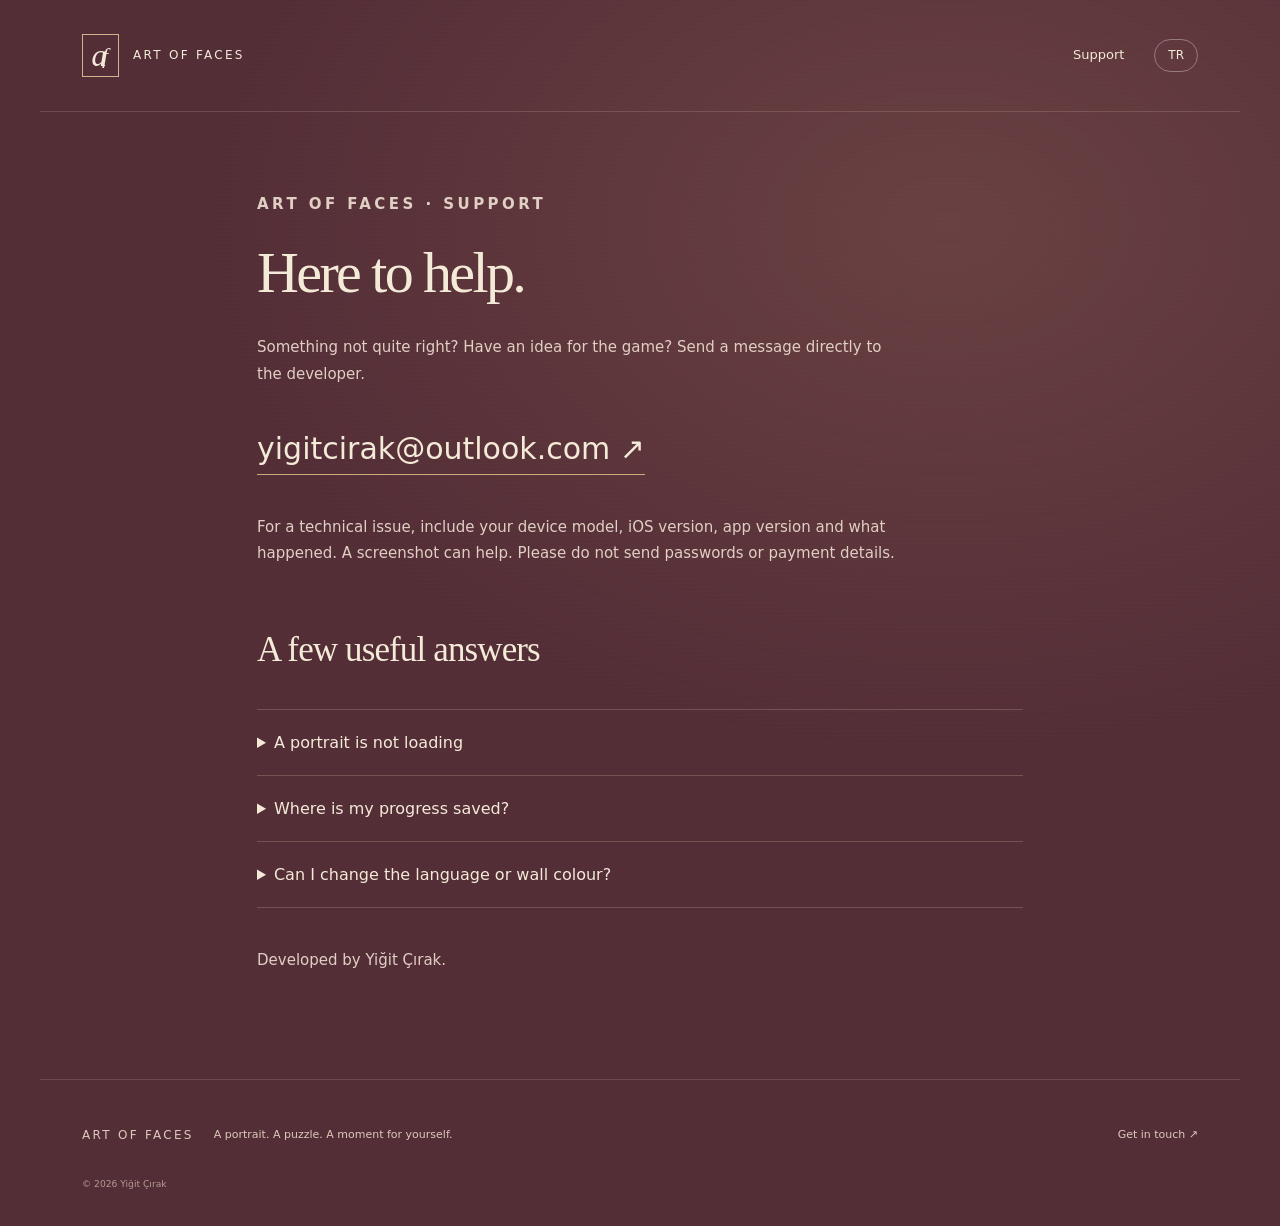
==== support/index.html @ 992b3d63 "Publish bilingual Art of Faces website and support" ====
<!doctype html><html lang="en"><head><meta charset="utf-8"><meta name="viewport" content="width=device-width,initial-scale=1"><title>Support — Art of Faces</title><meta name="description" content="Discover portraits, piece by piece. Art of Faces is a portrait puzzle game for iPhone."><meta name="theme-color" content="#542e37"><link rel="icon" href="../assets/icon.svg" type="image/svg+xml"><link rel="stylesheet" href="../assets/site.css"><script src="../assets/site.js" defer></script></head><body><a class="skip" href="#main">Skip to content</a><header><a class="brand" href="../"><span class="brand-mark">a<span>f</span></span> ART OF FACES</a><nav aria-label="Main navigation"><a href="../support/"><span data-en>Support</span><span data-tr hidden>Destek</span></a><button id="language" aria-label="Switch to Turkish">TR</button></nav></header><main id="main" class="reading"><p class="eyebrow"><span data-en>ART OF FACES · SUPPORT</span><span data-tr hidden>ART OF FACES · DESTEK</span></p><h1><span data-en>Here to help.</span><span data-tr hidden>Yardım için buradayız.</span></h1><p class="intro"><span data-en>Something not quite right? Have an idea for the game? Send a message directly to the developer.</span><span data-tr hidden>Bir şey yolunda gitmedi mi? Oyun için bir fikrin mi var? Doğrudan geliştiriciye yazabilirsin.</span></p><a class="email" href="mailto:yigitcirak@outlook.com?subject=Art%20of%20Faces%20Support">yigitcirak@outlook.com ↗</a><p><span data-en>For a technical issue, include your device model, iOS version, app version and what happened. A screenshot can help. Please do not send passwords or payment details.</span><span data-tr hidden>Teknik bir sorun için cihaz modelini, iOS sürümünü, uygulama sürümünü ve ne olduğunu yaz. Ekran görüntüsü de yardımcı olabilir. Şifre veya ödeme bilgisi gönderme.</span></p><h2><span data-en>A few useful answers</span><span data-tr hidden>Birkaç faydalı yanıt</span></h2><details><summary><span data-en>A portrait is not loading</span><span data-tr hidden>Portre yüklenmiyor</span></summary><p><span data-en>New portraits need an internet connection to download. Try another connection and reopen the game. If the issue continues, send us the date of the portrait and the message shown on screen.</span><span data-tr hidden>Yeni portreleri indirmek için internet bağlantısı gerekir. Başka bir bağlantı deneyip oyunu yeniden aç. Sorun devam ederse portrenin tarihini ve ekrandaki mesajı bize ilet.</span></p></details><details><summary><span data-en>Where is my progress saved?</span><span data-tr hidden>İlerlemem nerede saklanıyor?</span></summary><p><span data-en>Puzzle progress and your collection are saved on your device. The game does not currently offer an in-game cloud-sync account. Deleting the app may remove your progress, so contact us before reinstalling to troubleshoot.</span><span data-tr hidden>Bulmaca ilerlemen ve koleksiyonun cihazında saklanır. Oyunda şu anda bulut eşitlemeli bir hesap sistemi bulunmuyor. Uygulamayı silmek ilerlemeni de silebilir; sorun çözmek için yeniden yüklemeden önce bize yaz.</span></p></details><details><summary><span data-en>Can I change the language or wall colour?</span><span data-tr hidden>Dili veya duvar rengini değiştirebilir miyim?</span></summary><p><span data-en>Open Settings in the game to choose English or Turkish and adjust the gallery background.</span><span data-tr hidden>Oyundaki Ayarlar bölümünden Türkçe veya İngilizceyi seçebilir, galeri arka planını değiştirebilirsin.</span></p></details><p class="developer"><span data-en>Developed by Yiğit Çırak.</span><span data-tr hidden>Geliştirici: Yiğit Çırak.</span></p></main><footer><a class="brand" href="../">ART OF FACES</a><p><span data-en>A portrait. A puzzle. A moment for yourself.</span><span data-tr hidden>Bir portre. Bir bulmaca. Kendine ayırdığın bir an.</span></p><a href="../support/"><span data-en>Get in touch ↗</span><span data-tr hidden>İletişime geç ↗</span></a><small>© 2026 Yiğit Çırak</small></footer></body></html>
---- assets/site.css ----
*{box-sizing:border-box}html{scroll-behavior:smooth}body{margin:0;background:#542e37;color:#f4ead8;font:17px/1.7 system-ui,-apple-system,sans-serif}body:before{content:"";position:fixed;inset:0;pointer-events:none;z-index:-1;background:radial-gradient(ellipse at 74% 25%,#ab7a6540,transparent 55%),repeating-linear-gradient(0deg,#ffffff02 0 1px,transparent 1px 4px)}a{color:inherit;text-decoration:none}a:hover{text-decoration:underline}button{font:inherit;color:inherit;cursor:pointer}header,main,footer{max-width:1200px;margin:auto}header{padding:34px 42px;display:flex;align-items:center;justify-content:space-between;border-bottom:1px solid #e8d6b52b}.brand{display:flex;gap:14px;align-items:center;font-size:12px;letter-spacing:.19em}.brand-mark{border:1px solid #cfb58d;width:37px;height:43px;display:grid;place-content:center;font:italic 31px Georgia;position:relative}.brand-mark span{position:absolute;left:19px;top:8px;font-size:22px}nav{display:flex;gap:30px;align-items:center;font-size:13px}nav button{background:none;border:1px solid #ffffff55;border-radius:30px;padding:5px 13px;font-size:12px}.hero{padding:75px 60px 100px;display:grid;grid-template-columns:1.1fr 1fr;gap:100px;align-items:center}.eyebrow{font-size:10px;letter-spacing:.23em;color:#dac5a6;font-weight:600;margin-bottom:24px}h1,h2,h3{font-family:Georgia,'Times New Roman',serif;font-weight:400;line-height:1.08}h1{font-size:clamp(42px,5.5vw,72px);letter-spacing:-.045em;margin:0 0 30px}h1 em{color:#ddc19f;font-weight:400}.intro{font-size:17px;max-width:410px;color:#e7d8c9;line-height:1.8}.button{display:inline-block;border:1px solid #ddc6a2;border-radius:4px;padding:12px 24px;margin-top:22px;font-size:14px;background:#f4ead8;color:#422b31}.availability{font-size:11px;letter-spacing:.04em;color:#d5beb3;margin-top:18px}.hero-art{margin:0;transform:rotate(-2deg)}.frame{padding:15px;background:linear-gradient(125deg,#8c6543,#412b23 48%,#a47b4b);border:3px solid #3d281f;box-shadow:0 24px 42px #170a134d,0 3px 5px #170a1366,inset 0 0 0 2px #bb8d56}.frame img{display:block;width:100%;height:auto;border:3px solid #b69a5d;outline:2px solid #2b2118}figcaption{font-size:9px;letter-spacing:.08em;display:flex;justify-content:space-between;margin:22px 0;gap:12px;color:#dfc6ac}.experience{background:#eee5d5;color:#382e2d;padding:72px 60px}.experience .eyebrow{color:#856948}h2{font-size:clamp(32px,3.6vw,46px);letter-spacing:-.025em;margin:12px 0 40px}.steps{display:grid;grid-template-columns:repeat(3,1fr);gap:40px;margin-top:55px}.number{font:italic 23px Georgia;color:#956d48}.steps h3{font-size:27px;margin:22px 0 16px}.steps p{font-size:14px;line-height:1.9;color:#665b54}.contact-strip{padding:70px 60px;display:flex;justify-content:space-between;align-items:center;gap:24px}.contact-strip h2{margin:0}.text-link{font-size:14px;border-bottom:1px solid #d5b383;padding-bottom:7px;white-space:nowrap}footer{padding:35px 42px;border-top:1px solid #e8d6b52b;display:flex;gap:20px;flex-wrap:wrap;align-items:center;font-size:11px;color:#ddc9bc}footer p{flex:1}footer small{width:100%;opacity:.7}.reading{max-width:850px;padding:65px 42px 90px;min-height:70vh}.reading h1{font-size:58px}.reading .intro{max-width:650px}.reading>p{font-size:15px;max-width:680px;color:#e1cfc3}.email{display:inline-block;font-size:clamp(19px,3vw,30px);border-bottom:1px solid #ccaa7c;margin:20px 0 25px;overflow-wrap:anywhere}.reading h2{margin-top:65px;font-size:35px}details{border-top:1px solid #e8d6b538;padding:19px 0}details:last-of-type{border-bottom:1px solid #e8d6b538}summary{cursor:pointer;font-size:16px}details p{font-size:14px;color:#e1cfc3;padding-right:20px}.developer{margin-top:40px}a:focus-visible,button:focus-visible,summary:focus-visible{outline:3px solid #e9c77e;outline-offset:6px}.skip{position:absolute;left:15px;top:-100px;background:#eee5d5;color:#382e2d;padding:10px;z-index:10}.skip:focus{top:15px}[hidden]{display:none!important}@media(max-width:700px){header{padding:22px 24px}nav{gap:18px}.hero{padding:48px 30px 55px;grid-template-columns:1fr;gap:42px}.hero-copy{text-align:center}.intro{margin-left:auto;margin-right:auto}.hero-art{max-width:310px;justify-self:center;width:85%}.experience{padding:48px 30px}.steps{grid-template-columns:1fr;gap:28px;margin-top:35px}.steps article{border-top:1px solid #8b715c44;padding-top:24px}.steps h3{margin-top:12px}.contact-strip{padding:48px 30px;flex-direction:column;align-items:flex-start}footer{padding:30px;flex-direction:column;align-items:flex-start;gap:12px}footer p{margin:0}.reading{padding:45px 26px}.reading h1{font-size:44px}}@media(prefers-reduced-motion:reduce){html{scroll-behavior:auto}}
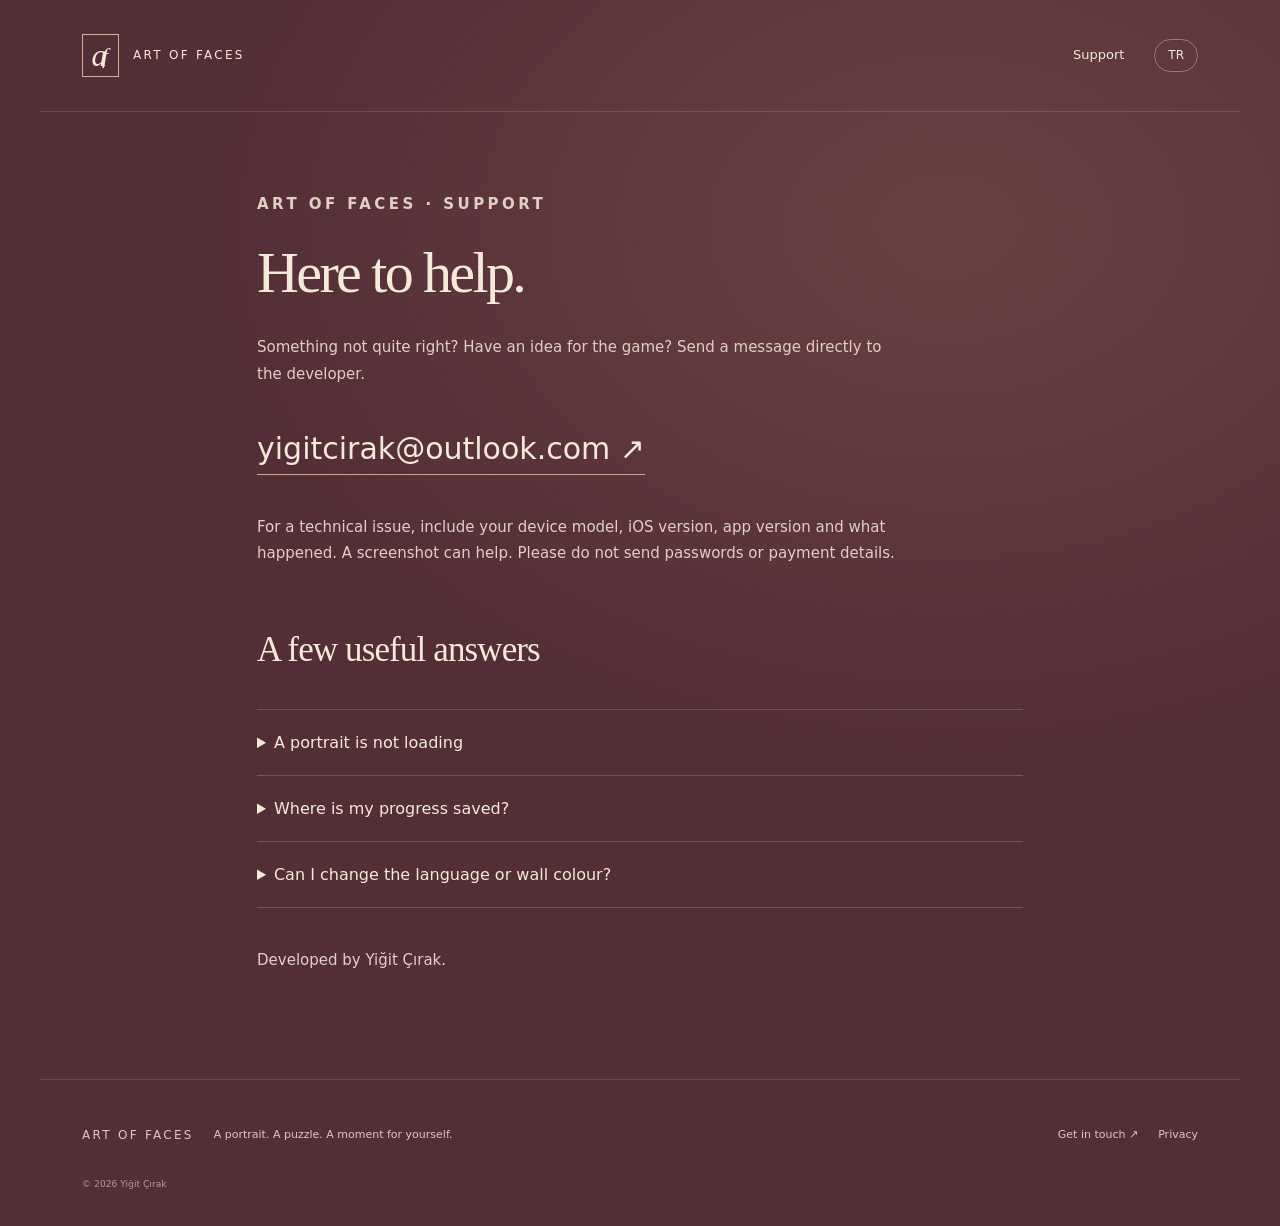
==== commit 63d67976: "Add bilingual privacy policy and navigation links" ====
--- a/support/index.html
+++ b/support/index.html
@@ -1 +1 @@
-<!doctype html><html lang="en"><head><meta charset="utf-8"><meta name="viewport" content="width=device-width,initial-scale=1"><title>Support — Art of Faces</title><meta name="description" content="Discover portraits, piece by piece. Art of Faces is a portrait puzzle game for iPhone."><meta name="theme-color" content="#542e37"><link rel="icon" href="../assets/icon.svg" type="image/svg+xml"><link rel="stylesheet" href="../assets/site.css"><script src="../assets/site.js" defer></script></head><body><a class="skip" href="#main">Skip to content</a><header><a class="brand" href="../"><span class="brand-mark">a<span>f</span></span> ART OF FACES</a><nav aria-label="Main navigation"><a href="../support/"><span data-en>Support</span><span data-tr hidden>Destek</span></a><button id="language" aria-label="Switch to Turkish">TR</button></nav></header><main id="main" class="reading"><p class="eyebrow"><span data-en>ART OF FACES · SUPPORT</span><span data-tr hidden>ART OF FACES · DESTEK</span></p><h1><span data-en>Here to help.</span><span data-tr hidden>Yardım için buradayız.</span></h1><p class="intro"><span data-en>Something not quite right? Have an idea for the game? Send a message directly to the developer.</span><span data-tr hidden>Bir şey yolunda gitmedi mi? Oyun için bir fikrin mi var? Doğrudan geliştiriciye yazabilirsin.</span></p><a class="email" href="mailto:yigitcirak@outlook.com?subject=Art%20of%20Faces%20Support">yigitcirak@outlook.com ↗</a><p><span data-en>For a technical issue, include your device model, iOS version, app version and what happened. A screenshot can help. Please do not send passwords or payment details.</span><span data-tr hidden>Teknik bir sorun için cihaz modelini, iOS sürümünü, uygulama sürümünü ve ne olduğunu yaz. Ekran görüntüsü de yardımcı olabilir. Şifre veya ödeme bilgisi gönderme.</span></p><h2><span data-en>A few useful answers</span><span data-tr hidden>Birkaç faydalı yanıt</span></h2><details><summary><span data-en>A portrait is not loading</span><span data-tr hidden>Portre yüklenmiyor</span></summary><p><span data-en>New portraits need an internet connection to download. Try another connection and reopen the game. If the issue continues, send us the date of the portrait and the message shown on screen.</span><span data-tr hidden>Yeni portreleri indirmek için internet bağlantısı gerekir. Başka bir bağlantı deneyip oyunu yeniden aç. Sorun devam ederse portrenin tarihini ve ekrandaki mesajı bize ilet.</span></p></details><details><summary><span data-en>Where is my progress saved?</span><span data-tr hidden>İlerlemem nerede saklanıyor?</span></summary><p><span data-en>Puzzle progress and your collection are saved on your device. The game does not currently offer an in-game cloud-sync account. Deleting the app may remove your progress, so contact us before reinstalling to troubleshoot.</span><span data-tr hidden>Bulmaca ilerlemen ve koleksiyonun cihazında saklanır. Oyunda şu anda bulut eşitlemeli bir hesap sistemi bulunmuyor. Uygulamayı silmek ilerlemeni de silebilir; sorun çözmek için yeniden yüklemeden önce bize yaz.</span></p></details><details><summary><span data-en>Can I change the language or wall colour?</span><span data-tr hidden>Dili veya duvar rengini değiştirebilir miyim?</span></summary><p><span data-en>Open Settings in the game to choose English or Turkish and adjust the gallery background.</span><span data-tr hidden>Oyundaki Ayarlar bölümünden Türkçe veya İngilizceyi seçebilir, galeri arka planını değiştirebilirsin.</span></p></details><p class="developer"><span data-en>Developed by Yiğit Çırak.</span><span data-tr hidden>Geliştirici: Yiğit Çırak.</span></p></main><footer><a class="brand" href="../">ART OF FACES</a><p><span data-en>A portrait. A puzzle. A moment for yourself.</span><span data-tr hidden>Bir portre. Bir bulmaca. Kendine ayırdığın bir an.</span></p><a href="../support/"><span data-en>Get in touch ↗</span><span data-tr hidden>İletişime geç ↗</span></a><small>© 2026 Yiğit Çırak</small></footer></body></html>+<!doctype html><html lang="en"><head><meta charset="utf-8"><meta name="viewport" content="width=device-width,initial-scale=1"><title>Support — Art of Faces</title><meta name="description" content="Discover portraits, piece by piece. Art of Faces is a portrait puzzle game for iPhone."><meta name="theme-color" content="#542e37"><link rel="icon" href="../assets/icon.svg" type="image/svg+xml"><link rel="stylesheet" href="../assets/site.css"><script src="../assets/site.js" defer></script></head><body><a class="skip" href="#main">Skip to content</a><header><a class="brand" href="../"><span class="brand-mark">a<span>f</span></span> ART OF FACES</a><nav aria-label="Main navigation"><a href="../support/"><span data-en>Support</span><span data-tr hidden>Destek</span></a><button id="language" aria-label="Switch to Turkish">TR</button></nav></header><main id="main" class="reading"><p class="eyebrow"><span data-en>ART OF FACES · SUPPORT</span><span data-tr hidden>ART OF FACES · DESTEK</span></p><h1><span data-en>Here to help.</span><span data-tr hidden>Yardım için buradayız.</span></h1><p class="intro"><span data-en>Something not quite right? Have an idea for the game? Send a message directly to the developer.</span><span data-tr hidden>Bir şey yolunda gitmedi mi? Oyun için bir fikrin mi var? Doğrudan geliştiriciye yazabilirsin.</span></p><a class="email" href="mailto:yigitcirak@outlook.com?subject=Art%20of%20Faces%20Support">yigitcirak@outlook.com ↗</a><p><span data-en>For a technical issue, include your device model, iOS version, app version and what happened. A screenshot can help. Please do not send passwords or payment details.</span><span data-tr hidden>Teknik bir sorun için cihaz modelini, iOS sürümünü, uygulama sürümünü ve ne olduğunu yaz. Ekran görüntüsü de yardımcı olabilir. Şifre veya ödeme bilgisi gönderme.</span></p><h2><span data-en>A few useful answers</span><span data-tr hidden>Birkaç faydalı yanıt</span></h2><details><summary><span data-en>A portrait is not loading</span><span data-tr hidden>Portre yüklenmiyor</span></summary><p><span data-en>New portraits need an internet connection to download. Try another connection and reopen the game. If the issue continues, send us the date of the portrait and the message shown on screen.</span><span data-tr hidden>Yeni portreleri indirmek için internet bağlantısı gerekir. Başka bir bağlantı deneyip oyunu yeniden aç. Sorun devam ederse portrenin tarihini ve ekrandaki mesajı bize ilet.</span></p></details><details><summary><span data-en>Where is my progress saved?</span><span data-tr hidden>İlerlemem nerede saklanıyor?</span></summary><p><span data-en>Puzzle progress and your collection are saved on your device. The game does not currently offer an in-game cloud-sync account. Deleting the app may remove your progress, so contact us before reinstalling to troubleshoot.</span><span data-tr hidden>Bulmaca ilerlemen ve koleksiyonun cihazında saklanır. Oyunda şu anda bulut eşitlemeli bir hesap sistemi bulunmuyor. Uygulamayı silmek ilerlemeni de silebilir; sorun çözmek için yeniden yüklemeden önce bize yaz.</span></p></details><details><summary><span data-en>Can I change the language or wall colour?</span><span data-tr hidden>Dili veya duvar rengini değiştirebilir miyim?</span></summary><p><span data-en>Open Settings in the game to choose English or Turkish and adjust the gallery background.</span><span data-tr hidden>Oyundaki Ayarlar bölümünden Türkçe veya İngilizceyi seçebilir, galeri arka planını değiştirebilirsin.</span></p></details><p class="developer"><span data-en>Developed by Yiğit Çırak.</span><span data-tr hidden>Geliştirici: Yiğit Çırak.</span></p></main><footer><a class="brand" href="../">ART OF FACES</a><p><span data-en>A portrait. A puzzle. A moment for yourself.</span><span data-tr hidden>Bir portre. Bir bulmaca. Kendine ayırdığın bir an.</span></p><a href="../support/"><span data-en>Get in touch ↗</span><span data-tr hidden>İletişime geç ↗</span></a><a href="../privacy/"><span data-en>Privacy</span><span data-tr hidden>Gizlilik</span></a><small>© 2026 Yiğit Çırak</small></footer></body></html>
--- a/assets/site.css
+++ b/assets/site.css
@@ -1 +1,2 @@
-*{box-sizing:border-box}html{scroll-behavior:smooth}body{margin:0;background:#542e37;color:#f4ead8;font:17px/1.7 system-ui,-apple-system,sans-serif}body:before{content:"";position:fixed;inset:0;pointer-events:none;z-index:-1;background:radial-gradient(ellipse at 74% 25%,#ab7a6540,transparent 55%),repeating-linear-gradient(0deg,#ffffff02 0 1px,transparent 1px 4px)}a{color:inherit;text-decoration:none}a:hover{text-decoration:underline}button{font:inherit;color:inherit;cursor:pointer}header,main,footer{max-width:1200px;margin:auto}header{padding:34px 42px;display:flex;align-items:center;justify-content:space-between;border-bottom:1px solid #e8d6b52b}.brand{display:flex;gap:14px;align-items:center;font-size:12px;letter-spacing:.19em}.brand-mark{border:1px solid #cfb58d;width:37px;height:43px;display:grid;place-content:center;font:italic 31px Georgia;position:relative}.brand-mark span{position:absolute;left:19px;top:8px;font-size:22px}nav{display:flex;gap:30px;align-items:center;font-size:13px}nav button{background:none;border:1px solid #ffffff55;border-radius:30px;padding:5px 13px;font-size:12px}.hero{padding:75px 60px 100px;display:grid;grid-template-columns:1.1fr 1fr;gap:100px;align-items:center}.eyebrow{font-size:10px;letter-spacing:.23em;color:#dac5a6;font-weight:600;margin-bottom:24px}h1,h2,h3{font-family:Georgia,'Times New Roman',serif;font-weight:400;line-height:1.08}h1{font-size:clamp(42px,5.5vw,72px);letter-spacing:-.045em;margin:0 0 30px}h1 em{color:#ddc19f;font-weight:400}.intro{font-size:17px;max-width:410px;color:#e7d8c9;line-height:1.8}.button{display:inline-block;border:1px solid #ddc6a2;border-radius:4px;padding:12px 24px;margin-top:22px;font-size:14px;background:#f4ead8;color:#422b31}.availability{font-size:11px;letter-spacing:.04em;color:#d5beb3;margin-top:18px}.hero-art{margin:0;transform:rotate(-2deg)}.frame{padding:15px;background:linear-gradient(125deg,#8c6543,#412b23 48%,#a47b4b);border:3px solid #3d281f;box-shadow:0 24px 42px #170a134d,0 3px 5px #170a1366,inset 0 0 0 2px #bb8d56}.frame img{display:block;width:100%;height:auto;border:3px solid #b69a5d;outline:2px solid #2b2118}figcaption{font-size:9px;letter-spacing:.08em;display:flex;justify-content:space-between;margin:22px 0;gap:12px;color:#dfc6ac}.experience{background:#eee5d5;color:#382e2d;padding:72px 60px}.experience .eyebrow{color:#856948}h2{font-size:clamp(32px,3.6vw,46px);letter-spacing:-.025em;margin:12px 0 40px}.steps{display:grid;grid-template-columns:repeat(3,1fr);gap:40px;margin-top:55px}.number{font:italic 23px Georgia;color:#956d48}.steps h3{font-size:27px;margin:22px 0 16px}.steps p{font-size:14px;line-height:1.9;color:#665b54}.contact-strip{padding:70px 60px;display:flex;justify-content:space-between;align-items:center;gap:24px}.contact-strip h2{margin:0}.text-link{font-size:14px;border-bottom:1px solid #d5b383;padding-bottom:7px;white-space:nowrap}footer{padding:35px 42px;border-top:1px solid #e8d6b52b;display:flex;gap:20px;flex-wrap:wrap;align-items:center;font-size:11px;color:#ddc9bc}footer p{flex:1}footer small{width:100%;opacity:.7}.reading{max-width:850px;padding:65px 42px 90px;min-height:70vh}.reading h1{font-size:58px}.reading .intro{max-width:650px}.reading>p{font-size:15px;max-width:680px;color:#e1cfc3}.email{display:inline-block;font-size:clamp(19px,3vw,30px);border-bottom:1px solid #ccaa7c;margin:20px 0 25px;overflow-wrap:anywhere}.reading h2{margin-top:65px;font-size:35px}details{border-top:1px solid #e8d6b538;padding:19px 0}details:last-of-type{border-bottom:1px solid #e8d6b538}summary{cursor:pointer;font-size:16px}details p{font-size:14px;color:#e1cfc3;padding-right:20px}.developer{margin-top:40px}a:focus-visible,button:focus-visible,summary:focus-visible{outline:3px solid #e9c77e;outline-offset:6px}.skip{position:absolute;left:15px;top:-100px;background:#eee5d5;color:#382e2d;padding:10px;z-index:10}.skip:focus{top:15px}[hidden]{display:none!important}@media(max-width:700px){header{padding:22px 24px}nav{gap:18px}.hero{padding:48px 30px 55px;grid-template-columns:1fr;gap:42px}.hero-copy{text-align:center}.intro{margin-left:auto;margin-right:auto}.hero-art{max-width:310px;justify-self:center;width:85%}.experience{padding:48px 30px}.steps{grid-template-columns:1fr;gap:28px;margin-top:35px}.steps article{border-top:1px solid #8b715c44;padding-top:24px}.steps h3{margin-top:12px}.contact-strip{padding:48px 30px;flex-direction:column;align-items:flex-start}footer{padding:30px;flex-direction:column;align-items:flex-start;gap:12px}footer p{margin:0}.reading{padding:45px 26px}.reading h1{font-size:44px}}@media(prefers-reduced-motion:reduce){html{scroll-behavior:auto}}+*{box-sizing:border-box}html{scroll-behavior:smooth}body{margin:0;background:#542e37;color:#f4ead8;font:17px/1.7 system-ui,-apple-system,sans-serif}body:before{content:"";position:fixed;inset:0;pointer-events:none;z-index:-1;background:radial-gradient(ellipse at 74% 25%,#ab7a6540,transparent 55%),repeating-linear-gradient(0deg,#ffffff02 0 1px,transparent 1px 4px)}a{color:inherit;text-decoration:none}a:hover{text-decoration:underline}button{font:inherit;color:inherit;cursor:pointer}header,main,footer{max-width:1200px;margin:auto}header{padding:34px 42px;display:flex;align-items:center;justify-content:space-between;border-bottom:1px solid #e8d6b52b}.brand{display:flex;gap:14px;align-items:center;font-size:12px;letter-spacing:.19em}.brand-mark{border:1px solid #cfb58d;width:37px;height:43px;display:grid;place-content:center;font:italic 31px Georgia;position:relative}.brand-mark span{position:absolute;left:19px;top:8px;font-size:22px}nav{display:flex;gap:30px;align-items:center;font-size:13px}nav button{background:none;border:1px solid #ffffff55;border-radius:30px;padding:5px 13px;font-size:12px}.hero{padding:75px 60px 100px;display:grid;grid-template-columns:1.1fr 1fr;gap:100px;align-items:center}.eyebrow{font-size:10px;letter-spacing:.23em;color:#dac5a6;font-weight:600;margin-bottom:24px}h1,h2,h3{font-family:Georgia,'Times New Roman',serif;font-weight:400;line-height:1.08}h1{font-size:clamp(42px,5.5vw,72px);letter-spacing:-.045em;margin:0 0 30px}h1 em{color:#ddc19f;font-weight:400}.intro{font-size:17px;max-width:410px;color:#e7d8c9;line-height:1.8}.button{display:inline-block;border:1px solid #ddc6a2;border-radius:4px;padding:12px 24px;margin-top:22px;font-size:14px;background:#f4ead8;color:#422b31}.availability{font-size:11px;letter-spacing:.04em;color:#d5beb3;margin-top:18px}.hero-art{margin:0;transform:rotate(-2deg)}.frame{padding:15px;background:linear-gradient(125deg,#8c6543,#412b23 48%,#a47b4b);border:3px solid #3d281f;box-shadow:0 24px 42px #170a134d,0 3px 5px #170a1366,inset 0 0 0 2px #bb8d56}.frame img{display:block;width:100%;height:auto;border:3px solid #b69a5d;outline:2px solid #2b2118}figcaption{font-size:9px;letter-spacing:.08em;display:flex;justify-content:space-between;margin:22px 0;gap:12px;color:#dfc6ac}.experience{background:#eee5d5;color:#382e2d;padding:72px 60px}.experience .eyebrow{color:#856948}h2{font-size:clamp(32px,3.6vw,46px);letter-spacing:-.025em;margin:12px 0 40px}.steps{display:grid;grid-template-columns:repeat(3,1fr);gap:40px;margin-top:55px}.number{font:italic 23px Georgia;color:#956d48}.steps h3{font-size:27px;margin:22px 0 16px}.steps p{font-size:14px;line-height:1.9;color:#665b54}.contact-strip{padding:70px 60px;display:flex;justify-content:space-between;align-items:center;gap:24px}.contact-strip h2{margin:0}.text-link{font-size:14px;border-bottom:1px solid #d5b383;padding-bottom:7px;white-space:nowrap}footer{padding:35px 42px;border-top:1px solid #e8d6b52b;display:flex;gap:20px;flex-wrap:wrap;align-items:center;font-size:11px;color:#ddc9bc}footer p{flex:1}footer small{width:100%;opacity:.7}.reading{max-width:850px;padding:65px 42px 90px;min-height:70vh}.reading h1{font-size:58px}.reading .intro{max-width:650px}.reading>p{font-size:15px;max-width:680px;color:#e1cfc3}.email{display:inline-block;font-size:clamp(19px,3vw,30px);border-bottom:1px solid #ccaa7c;margin:20px 0 25px;overflow-wrap:anywhere}.reading h2{margin-top:65px;font-size:35px}details{border-top:1px solid #e8d6b538;padding:19px 0}details:last-of-type{border-bottom:1px solid #e8d6b538}summary{cursor:pointer;font-size:16px}details p{font-size:14px;color:#e1cfc3;padding-right:20px}.developer{margin-top:40px}a:focus-visible,button:focus-visible,summary:focus-visible{outline:3px solid #e9c77e;outline-offset:6px}.skip{position:absolute;left:15px;top:-100px;background:#eee5d5;color:#382e2d;padding:10px;z-index:10}.skip:focus{top:15px}[hidden]{display:none!important}@media(max-width:700px){header{padding:22px 24px}nav{gap:18px}.hero{padding:48px 30px 55px;grid-template-columns:1fr;gap:42px}.hero-copy{text-align:center}.intro{margin-left:auto;margin-right:auto}.hero-art{max-width:310px;justify-self:center;width:85%}.experience{padding:48px 30px}.steps{grid-template-columns:1fr;gap:28px;margin-top:35px}.steps article{border-top:1px solid #8b715c44;padding-top:24px}.steps h3{margin-top:12px}.contact-strip{padding:48px 30px;flex-direction:column;align-items:flex-start}footer{padding:30px;flex-direction:column;align-items:flex-start;gap:12px}footer p{margin:0}.reading{padding:45px 26px}.reading h1{font-size:44px}}@media(prefers-reduced-motion:reduce){html{scroll-behavior:auto}}
+.privacy section p{font-size:15px;line-height:1.85;color:#e1cfc3}.privacy section h2{font-size:29px;margin:40px 0 16px}.privacy section a{text-decoration:underline;text-underline-offset:3px}.privacy .updated{font-size:12px}.privacy h1{overflow-wrap:anywhere}
